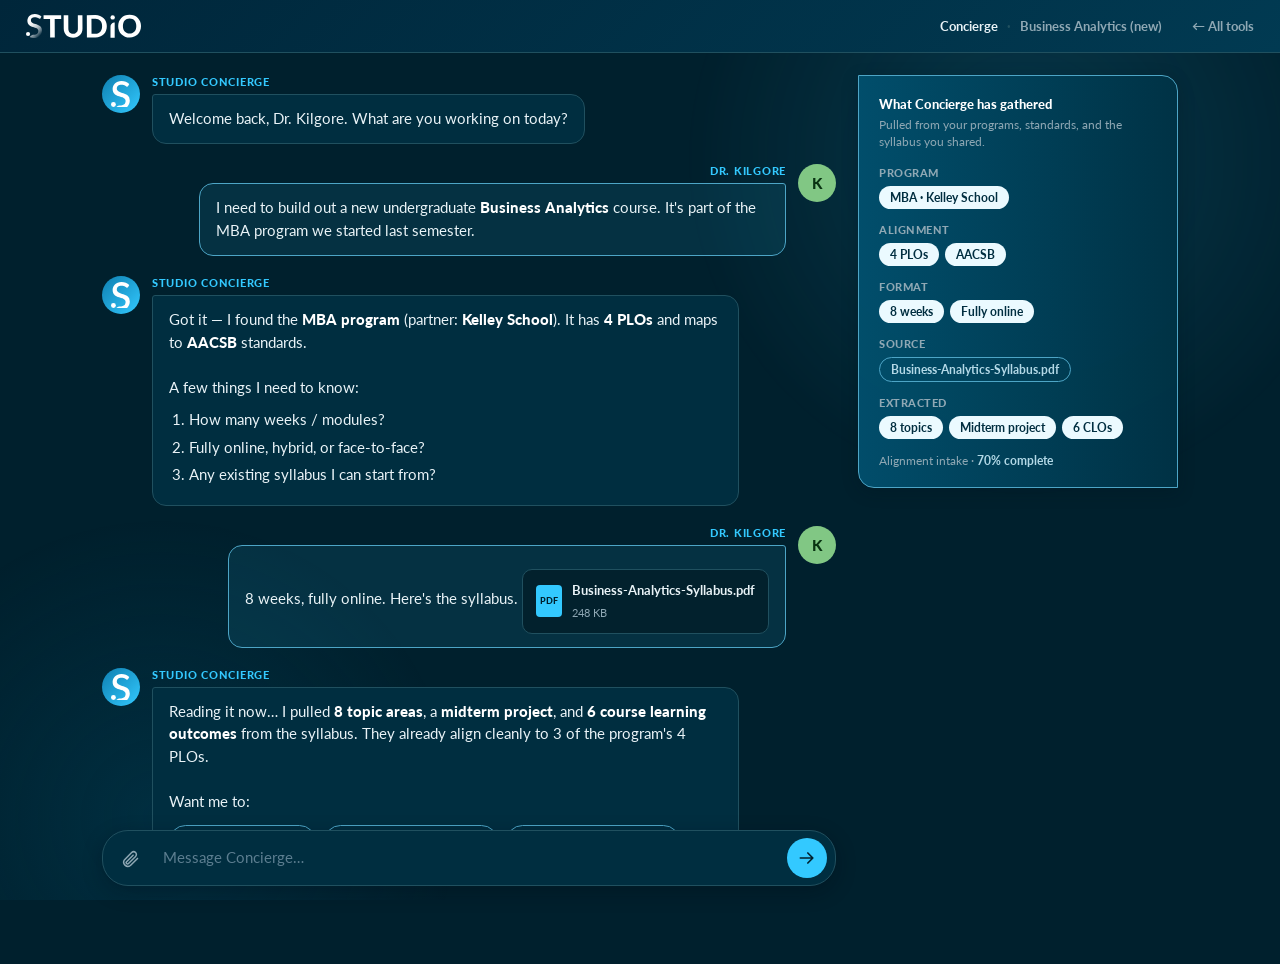
==== concierge.html @ 1d584e9b "iDesign Studio hub — login, tool selection, Concierge chat prototype Co-Authored-By: Claude Opus 4.8" ====
<!doctype html>
<html lang="en">
<head>
<meta charset="utf-8">
<meta name="viewport" content="width=device-width, initial-scale=1">
<title>Concierge · iDesign Studio</title>
<link rel="stylesheet" href="studio.css?v=2">
<style>
  .ctx{display:flex;align-items:center;gap:9px;color:var(--muted);font-size:13px;font-weight:700}
  .ctx .sep{color:var(--line)}
  .ctx b{color:var(--text)}

  .stage{max-width:1120px;margin:0 auto;padding:22px 22px 30px;display:grid;grid-template-columns:1fr 320px;gap:22px;align-items:start}
  .thread{display:flex;flex-direction:column;gap:20px}

  .msg{display:flex;gap:12px;align-items:flex-start}
  .msg.me{flex-direction:row-reverse}
  .av{width:38px;height:38px;border-radius:50%;flex:none;display:flex;align-items:center;justify-content:center}
  .av.agent{background:linear-gradient(135deg,#0E7FB0,#33C9FF)}
  .av.agent svg{width:auto;height:26px}
  .av.me{background:var(--green);color:#093312;font-weight:900;font-size:15px}

  .bwrap{max-width:80%;display:flex;flex-direction:column}
  .msg.me .bwrap{align-items:flex-end}
  .who{font-size:10.5px;font-weight:900;letter-spacing:.07em;text-transform:uppercase;color:var(--primary);margin:1px 0 6px}
  .bubble{padding:13px 16px;font-size:14.5px;line-height:1.55;border-radius:14px}
  .bubble.agent{background:var(--surf);border:1px solid var(--line);border-top-left-radius:3px;color:var(--text)}
  .bubble.me{background:rgba(51,201,255,.10);border:1px solid var(--ocean70);border-top-right-radius:3px;color:var(--text)}
  .bubble b{color:#fff;font-weight:900}
  .bubble ol{margin:10px 0 2px;padding-left:20px}
  .bubble ol li{margin:5px 0}

  .attach{display:inline-flex;align-items:center;gap:10px;margin-top:10px;background:rgba(0,20,29,.55);border:1px solid var(--line);border-radius:10px;padding:9px 13px}
  .attach .fico{width:26px;height:32px;border-radius:4px;background:var(--primary);color:#00202D;display:flex;align-items:center;justify-content:center;font-size:8.5px;font-weight:900;flex:none}
  .attach .fn{font-size:12.5px;font-weight:700;color:var(--text)}
  .attach .fs{font-size:11px;color:var(--muted)}

  .qr{display:flex;flex-wrap:wrap;gap:8px;margin-top:12px}
  .qrchip{border:1.5px solid var(--ocean70);background:transparent;color:var(--primary);border-radius:24px;padding:8px 15px;font-size:12.5px;font-weight:700;cursor:pointer;font-family:inherit;transition:background .12s}
  .qrchip:hover{background:rgba(51,201,255,.10)}

  .typing{display:flex;gap:4px;padding:4px 2px}
  .typing span{width:7px;height:7px;border-radius:50%;background:var(--muted);animation:tb 1s infinite ease-in-out}
  .typing span:nth-child(2){animation-delay:.15s}.typing span:nth-child(3){animation-delay:.3s}
  @keyframes tb{0%,60%,100%{opacity:.35;transform:translateY(0)}30%{opacity:1;transform:translateY(-3px)}}

  .composer{position:sticky;bottom:14px;margin-top:6px;display:flex;align-items:center;gap:10px;background:var(--surf);border:1px solid var(--line);border-radius:26px;padding:7px 8px 7px 8px;box-shadow:0 6px 20px rgba(0,10,20,.3)}
  .composer .iconbtn{width:38px;height:38px;border-radius:50%;border:none;background:transparent;color:var(--muted);cursor:pointer;display:flex;align-items:center;justify-content:center;flex:none}
  .composer .iconbtn:hover{color:var(--text);background:rgba(137,242,247,.08)}
  .composer input{flex:1;border:none;background:transparent;color:var(--text);font-size:14.5px;font-family:inherit;outline:none;padding:6px 4px}
  .composer input::placeholder{color:#5C7E90}
  .composer .send{width:40px;height:40px;border-radius:50%;background:var(--primary);color:#00202D;border:none;cursor:pointer;display:flex;align-items:center;justify-content:center;flex:none}
  .composer .send:hover{background:var(--primary90)}

  /* right rail */
  .rail{position:sticky;top:22px;padding:20px}
  .rail h3{font-size:13px;font-weight:900;color:#fff;display:flex;align-items:center;gap:8px;margin-bottom:4px}
  .rail .subttl{font-size:12px;color:var(--muted);margin-bottom:16px;line-height:1.45}
  .rgroup{margin-bottom:15px}
  .rgroup .glabel{font-size:10.5px;font-weight:900;text-transform:uppercase;letter-spacing:.05em;color:var(--muted);margin-bottom:7px}
  .rchips{display:flex;flex-wrap:wrap;gap:6px}
  .rchip{font-size:12px;font-weight:700;background:var(--cer10);color:#002E40;border-radius:20px;padding:4px 11px}
  .rchip.ghost{background:transparent;border:1px solid var(--ocean70);color:var(--sub)}
  .rail .prog{margin-top:6px;font-size:11.5px;color:var(--muted)}

  @media(max-width:860px){.stage{grid-template-columns:1fr}.rail{position:static}.bwrap{max-width:88%}}
</style>
</head>
<body>
<div class="bg-glow"></div>

<header class="topbar">
  <a class="brand" href="hub.html">
    <img class="studio-logo" src="Studio-logo-white.svg" alt="iDesign Studio">
    
  </a>
  <span class="spacer"></span>
  <span class="ctx"><b>Concierge</b><span class="sep">·</span>Business Analytics (new)</span>
  <span class="linklike" style="margin-left:14px" onclick="location.href='hub.html'">← All tools</span>
</header>

<div class="stage">
  <!-- chat column -->
  <div class="chatcol">
    <div class="thread">

      <div class="msg">
        <div class="av agent">__MARK__</div>
        <div class="bwrap"><div class="who">Studio Concierge</div>
          <div class="bubble agent">Welcome back, Dr. Kilgore. What are you working on today?</div>
        </div>
      </div>

      <div class="msg me">
        <div class="av me">K</div>
        <div class="bwrap"><div class="who" style="color:var(--primary)">Dr. Kilgore</div>
          <div class="bubble me">I need to build out a new undergraduate <b>Business Analytics</b> course. It's part of the MBA program we started last semester.</div>
        </div>
      </div>

      <div class="msg">
        <div class="av agent">__MARK__</div>
        <div class="bwrap"><div class="who">Studio Concierge</div>
          <div class="bubble agent">Got it — I found the <b>MBA program</b> (partner: <b>Kelley School</b>). It has <b>4 PLOs</b> and maps to <b>AACSB</b> standards.<br><br>A few things I need to know:
            <ol>
              <li>How many weeks / modules?</li>
              <li>Fully online, hybrid, or face-to-face?</li>
              <li>Any existing syllabus I can start from?</li>
            </ol>
          </div>
        </div>
      </div>

      <div class="msg me">
        <div class="av me">K</div>
        <div class="bwrap"><div class="who" style="color:var(--primary)">Dr. Kilgore</div>
          <div class="bubble me">8 weeks, fully online. Here's the syllabus.
            <div class="attach"><span class="fico">PDF</span><span><span class="fn">Business-Analytics-Syllabus.pdf</span><br><span class="fs">248 KB</span></span></div>
          </div>
        </div>
      </div>

      <div class="msg">
        <div class="av agent">__MARK__</div>
        <div class="bwrap"><div class="who">Studio Concierge</div>
          <div class="bubble agent">Reading it now… I pulled <b>8 topic areas</b>, a <b>midterm project</b>, and <b>6 course learning outcomes</b> from the syllabus. They already align cleanly to 3 of the program's 4 PLOs.<br><br>Want me to:
            <div class="qr">
              <button class="qrchip" onclick="pick(this)">Map topics → CLOs</button>
              <button class="qrchip" onclick="pick(this)">Draft the 8-week outline</button>
              <button class="qrchip" onclick="pick(this)">Check AACSB alignment</button>
            </div>
          </div>
        </div>
      </div>

    </div><!-- /thread -->

    <div class="composer">
      <button class="iconbtn" title="Attach"><svg viewBox="0 0 24 24" width="20" height="20" fill="none" stroke="currentColor" stroke-width="1.8" stroke-linecap="round" stroke-linejoin="round"><path d="M21 12.5l-8.5 8.5a5 5 0 0 1-7-7l8.5-8.5a3.3 3.3 0 0 1 4.7 4.7l-8.5 8.5a1.6 1.6 0 0 1-2.3-2.3l7.8-7.8"/></svg></button>
      <input type="text" placeholder="Message Concierge…" aria-label="Message Concierge">
      <button class="send" title="Send"><svg viewBox="0 0 24 24" width="20" height="20" fill="none" stroke="currentColor" stroke-width="2" stroke-linecap="round" stroke-linejoin="round"><path d="M4 12h15M13 6l6 6-6 6"/></svg></button>
    </div>
  </div>

  <!-- right rail -->
  <aside class="card rail">
    <h3>What Concierge has gathered</h3>
    <div class="subttl">Pulled from your programs, standards, and the syllabus you shared.</div>

    <div class="rgroup"><div class="glabel">Program</div><div class="rchips"><span class="rchip">MBA · Kelley School</span></div></div>
    <div class="rgroup"><div class="glabel">Alignment</div><div class="rchips"><span class="rchip">4 PLOs</span><span class="rchip">AACSB</span></div></div>
    <div class="rgroup"><div class="glabel">Format</div><div class="rchips"><span class="rchip">8 weeks</span><span class="rchip">Fully online</span></div></div>
    <div class="rgroup"><div class="glabel">Source</div><div class="rchips"><span class="rchip ghost">Business-Analytics-Syllabus.pdf</span></div></div>
    <div class="rgroup"><div class="glabel">Extracted</div><div class="rchips"><span class="rchip">8 topics</span><span class="rchip">Midterm project</span><span class="rchip">6 CLOs</span></div></div>

    <div class="prog">Alignment intake · <b style="color:var(--sub)">70% complete</b></div>
  </aside>
</div>

<script>
  var MARK='<svg viewBox="0 0 122 158" aria-hidden="true"><path fill="#fff" d="M110.96,100.39c-2.26-4.83-5.23-8.91-8.93-12.26-3.7-3.34-7.92-6.11-12.66-8.29-4.75-2.18-9.59-4.12-14.53-5.83s-9.79-3.33-14.53-4.84c-4.75-1.52-8.97-3.29-12.66-5.31-3.7-2.02-6.67-4.45-8.93-7.29s-3.38-6.4-3.38-10.68c0-3.35.6-6.44,1.81-9.28,1.21-2.84,3.02-5.31,5.43-7.41,2.41-2.1,5.39-3.73,8.93-4.9s7.65-1.75,12.31-1.75c5.06,0,9.41.64,13.07,1.92s6.83,2.68,9.51,4.2c2.68,1.51,4.94,2.9,6.77,4.14s3.48,1.87,4.96,1.87c1.4,0,2.57-.33,3.5-.99s1.83-1.7,2.68-3.1l6.65-13.07c-5.83-5.6-12.78-9.92-20.83-12.96C82.08,1.53,73.23,0,63.58,0c-8.56,0-16.19,1.33-22.87,3.97-6.69,2.65-12.31,6.17-16.87,10.56-4.55,4.4-8.01,9.44-10.39,15.12-2.37,5.68-3.56,11.55-3.56,17.62,0,7.63,1.13,13.99,3.39,19.08,2.26,5.1,5.23,9.37,8.93,12.843.69,3.46,7.92,6.26,12.66,8.41,4.74,2.14,9.57,4.01,14.47,5.6,4.9,1.6,9.73,3.1,14.47,4.494.74,1.4,8.97,3.12,12.66,5.14s6.67,4.53,8.93,7.53,3.38,6.87,3.38,11.61c0,8.48-2.7,15.14-8.11,19.96-5.2,4.64-12.11,6.59-18.93,7.09-7.68.56-16.01-.11-22.87,4.07-2.21,1.35-4.12,3.13-5.87,5.04-1.79,1.94-3.9,4.22-4.79,6.75-.11.32-.2.66-.1.98.15.44.64.66,1.07.83,8.87,3.38,18.36,5.13,27.85,5.13s17.22-1.4,24.34-4.2c7.12-2.8,13.11-6.63,17.97-11.49s8.58-10.56,11.15-17.1c2.57-6.54,3.85-13.54,3.85-21.010-6.92-1.13-12.8-3.39-17.62h0Z"/><circle cx="14.77" cy="142.95" r="14.77" fill="#fff"/></svg>';
  var thread=document.querySelector('.thread');
  var input=document.querySelector('.composer input');

  // hydrate the static agent avatars
  document.querySelectorAll('.av.agent').forEach(function(node){ node.innerHTML=MARK; });
  // wire the static quick-reply chips
  document.querySelectorAll('.qrchip').forEach(function(b){ b.onclick=function(){ qrSend(b); }; });

  function mk(tag,cls,html){ var e=document.createElement(tag); if(cls)e.className=cls; if(html!=null)e.innerHTML=html; return e; }
  function scrollDown(){ window.scrollTo({top:document.body.scrollHeight,behavior:'smooth'}); }

  function appendUser(text){
    var msg=mk('div','msg me');
    var av=mk('div','av me'); av.textContent='K'; msg.appendChild(av);
    var w=mk('div','bwrap');
    w.appendChild(mk('div','who','Dr. Kilgore'));
    var b=mk('div','bubble me'); b.textContent=text; w.appendChild(b);
    msg.appendChild(w); thread.appendChild(msg); scrollDown();
  }
  function appendAgent(resp){
    var msg=mk('div','msg');
    var av=mk('div','av agent',MARK); msg.appendChild(av);
    var w=mk('div','bwrap');
    w.appendChild(mk('div','who','Studio Concierge'));
    var b=mk('div','bubble agent',resp.html);
    if(resp.chips && resp.chips.length){
      var qr=mk('div','qr');
      resp.chips.forEach(function(c){ var btn=mk('button','qrchip',null); btn.type='button'; btn.textContent=c; btn.onclick=function(){ qrSend(btn); }; qr.appendChild(btn); });
      b.appendChild(qr);
    }
    w.appendChild(b); msg.appendChild(w); thread.appendChild(msg); scrollDown();
  }
  function showTyping(){
    var msg=mk('div','msg'); msg.setAttribute('data-typing','1');
    var av=mk('div','av agent',MARK); msg.appendChild(av);
    var w=mk('div','bwrap');
    w.appendChild(mk('div','who','Studio Concierge'));
    w.appendChild(mk('div','bubble agent','<div class="typing"><span></span><span></span><span></span></div>'));
    msg.appendChild(w); thread.appendChild(msg); scrollDown();
    return msg;
  }

  function responseFor(text){
    var t=text.toLowerCase();
    if(t.indexOf('map')>-1 && t.indexOf('clo')>-1) return {html:'Done — I mapped all <b>8 topics</b> to the <b>6 CLOs</b>. Topics 3 and 7 both reinforce CLO&nbsp;4 (data storytelling), and two topics don’t hit a CLO yet.<br><br>Want me to propose outcomes for the two gaps, or fold them into existing modules?', chips:['Propose outcomes','Fold into modules']};
    if(t.indexOf('outline')>-1 || t.indexOf('draft')>-1) return {html:'Here’s a first pass: <b>8 modules</b>, one topic each, with the <b>midterm project in Week&nbsp;5</b>. Every module has a reading, a lecture video, and one interactive.<br><br>Want me to hand the videos to <b>Script</b>, or build the activities in <b>Interactives</b>?', chips:['Open in Script','Open in Interactives']};
    if(t.indexOf('aacsb')>-1 || t.indexOf('align')>-1) return {html:'All <b>6 CLOs</b> map to AACSB standards — Analytical Thinking, Information Technology, and Communication are well covered. <b>Standard&nbsp;5 (Data&nbsp;Analytics)</b> is only lightly touched in Week&nbsp;2.<br><br>Want me to strengthen Week&nbsp;2, or flag it for the program lead?', chips:['Strengthen Week 2','Flag for lead']};
    if(t.indexOf('script')>-1) return {html:'Opening <b>Script</b> with the 8-module outline pre-loaded — each lecture gets a script stub tied to its CLO. This is where Concierge hands off to the Script tool.', chips:[]};
    if(t.indexOf('interactive')>-1) return {html:'Opening <b>Interactives</b> — I’ll suggest an activity per module: drag-and-drop for the data-cleaning topic, a branching scenario for the ethics case, flashcards for key terms.', chips:[]};
    if(t.indexOf('outcome')>-1) return {html:'Drafted two new outcomes for the gap topics and slotted them under PLO&nbsp;4. You can refine the wording anytime.', chips:['Draft the 8-week outline']};
    return {html:'Got it — noted, and I’ll factor that into the build. Want me to draft the <b>8-week outline</b> next, or keep gathering?', chips:['Draft the 8-week outline','Keep gathering']};
  }

  function send(text){
    text=(text||'').trim(); if(!text) return;
    appendUser(text);
    var typing=showTyping();
    setTimeout(function(){ typing.remove(); appendAgent(responseFor(text)); }, 950);
  }
  function qrSend(btn){ var row=btn.parentNode; if(row) row.remove(); send(btn.textContent); }
  function pick(btn){ qrSend(btn); }   // back-compat for any inline handlers

  document.querySelector('.composer .send').onclick=function(){ send(input.value); input.value=''; };
  input.addEventListener('keydown',function(e){ if(e.key==='Enter'){ e.preventDefault(); send(input.value); input.value=''; } });
</script>
</body>
</html>
---- studio.css ----
/* ============================================================
   iDesign Studio — shared design-system styles (dark-mode-first)
   Tokens + component signatures per the Studio design system.
   ============================================================ */
@import url('https://fonts.googleapis.com/css2?family=Lato:wght@400;700;900&display=swap');

:root{
  --bg:#00202D;--surf:#002E40;--surf2:#123E4E;--field:#00293A;--line:#20505F;
  --primary:#33C9FF;--primary2:#5CD4FF;--primary90:#47CEFF;
  --cer20:#D6F4FF;--cer10:#EBFAFF;--ocean70:#4DA5C6;
  --green:#81C784;--text:#E9F3F7;--muted:#8FA8B4;--sub:#B3D9E7;
  --grad:linear-gradient(90deg,rgba(1,80,110,.95) 0%,rgba(0,51,70,.95) 100%);
  --shadow:0 4px 16px rgba(0,18,26,.25);
  --radius-card:0 16px 0 16px;--radius-in:10px;
}
*{box-sizing:border-box}
html,body{height:100%}
body{margin:0;font-family:'Lato',-apple-system,BlinkMacSystemFont,"Segoe UI",Roboto,Arial,sans-serif;color:var(--text);background:var(--bg);-webkit-font-smoothing:antialiased}
a{color:var(--primary);text-decoration:none}
h1,h2,h3{margin:0}

/* ---- ambient background glow ---- */
.bg-glow{position:fixed;inset:0;z-index:-1;overflow:hidden;pointer-events:none}
.bg-glow::before{content:"";position:absolute;top:-25%;right:-10%;width:60vw;height:60vw;background:radial-gradient(circle,rgba(51,201,255,.14),transparent 62%);filter:blur(10px)}
.bg-glow::after{content:"";position:absolute;bottom:-30%;left:-15%;width:55vw;height:55vw;background:radial-gradient(circle,rgba(1,80,110,.30),transparent 60%)}

/* ---- brand wordmark ---- */
.brand{display:inline-flex;align-items:center;gap:11px}
.brand .mark{height:26px;width:auto;flex:none}
.brand.lg .mark{height:44px}
.brand .studio-logo{height:24px;width:auto;flex:none;display:block}
.brand.lg .studio-logo{height:46px}
.wm{font-size:19px;font-weight:400;color:var(--text);letter-spacing:.2px;white-space:nowrap}
.brand.lg .wm{font-size:30px}
.wm b{font-weight:900}
.wm .st{font-weight:700}
.wm .dv{color:var(--muted);margin:0 3px;font-weight:400}
.wm .sub{color:var(--sub);font-weight:700}

/* ---- top bar ---- */
.topbar{display:flex;align-items:center;gap:16px;padding:14px 26px;background:linear-gradient(135deg,#00263A,#013A52);border-bottom:1px solid var(--line)}
.topbar .spacer{flex:1}
.userchip{display:flex;align-items:center;gap:9px;font-size:13.5px;font-weight:700;color:var(--text)}
.userchip .av{width:30px;height:30px;border-radius:50%;background:var(--green);color:#093312;display:flex;align-items:center;justify-content:center;font-weight:900;font-size:13px}
.linklike{color:var(--muted);font-size:12.5px;font-weight:700;cursor:pointer}
.linklike:hover{color:var(--text)}

/* ---- buttons (pills) ---- */
.btn{display:inline-flex;align-items:center;justify-content:center;gap:8px;background:rgba(137,242,247,.08);color:var(--text);border:1px solid var(--line);border-radius:24px;padding:11px 22px;font-weight:700;font-size:14px;cursor:pointer;font-family:inherit;transition:background .12s,border-color .12s,transform .12s;text-decoration:none}
.btn:hover{background:rgba(137,242,247,.14)}
.btn.primary{background:var(--primary);color:#00202D;border-color:var(--primary)}
.btn.primary:hover{background:var(--primary90);border-color:var(--primary90)}
.btn.outline{background:transparent;color:var(--primary);border:1.5px solid var(--ocean70)}
.btn.outline:hover{background:rgba(137,242,247,.07)}
.btn.ghost{background:transparent;color:var(--primary);border:1.5px solid transparent}
.btn.ghost:hover{background:rgba(137,242,247,.08)}
.btn.sm{padding:8px 16px;font-size:12.5px}
.btn.block{width:100%}
.btn:disabled{opacity:.45;cursor:not-allowed}

/* ---- fields ---- */
.field{margin-bottom:16px}
.field .lbl{display:block;font-size:12px;font-weight:700;text-transform:uppercase;letter-spacing:.04em;color:var(--muted);margin-bottom:7px}
.input{width:100%;border:1px solid var(--line);border-radius:var(--radius-in);padding:12px 14px;font-size:14.5px;background:var(--field);color:var(--text);font-family:inherit;outline:none}
.input:focus{border-color:var(--primary)}
.input::placeholder{color:#5C7E90}

/* ---- card (asymmetric gradient) ---- */
.card{background:var(--grad);border:1px solid var(--ocean70);border-radius:var(--radius-card);box-shadow:var(--shadow)}

/* ---- pills / badges ---- */
.pill{display:inline-block;font-size:10px;font-weight:700;text-transform:uppercase;letter-spacing:.05em;border-radius:20px;padding:3px 10px}
.pill.live{background:var(--cer10);color:#002E40}
.pill.preview{background:#FFF7E8;color:#7D570A}
.pill.new{background:var(--cer20);color:#002E40}

/* ---- utility ---- */
.center-screen{min-height:100vh;display:flex;align-items:center;justify-content:center;padding:24px}
.wrap{max-width:1060px;margin:0 auto;padding:30px 24px 80px}
.muted{color:var(--muted)}
.sub-c{color:var(--sub)}
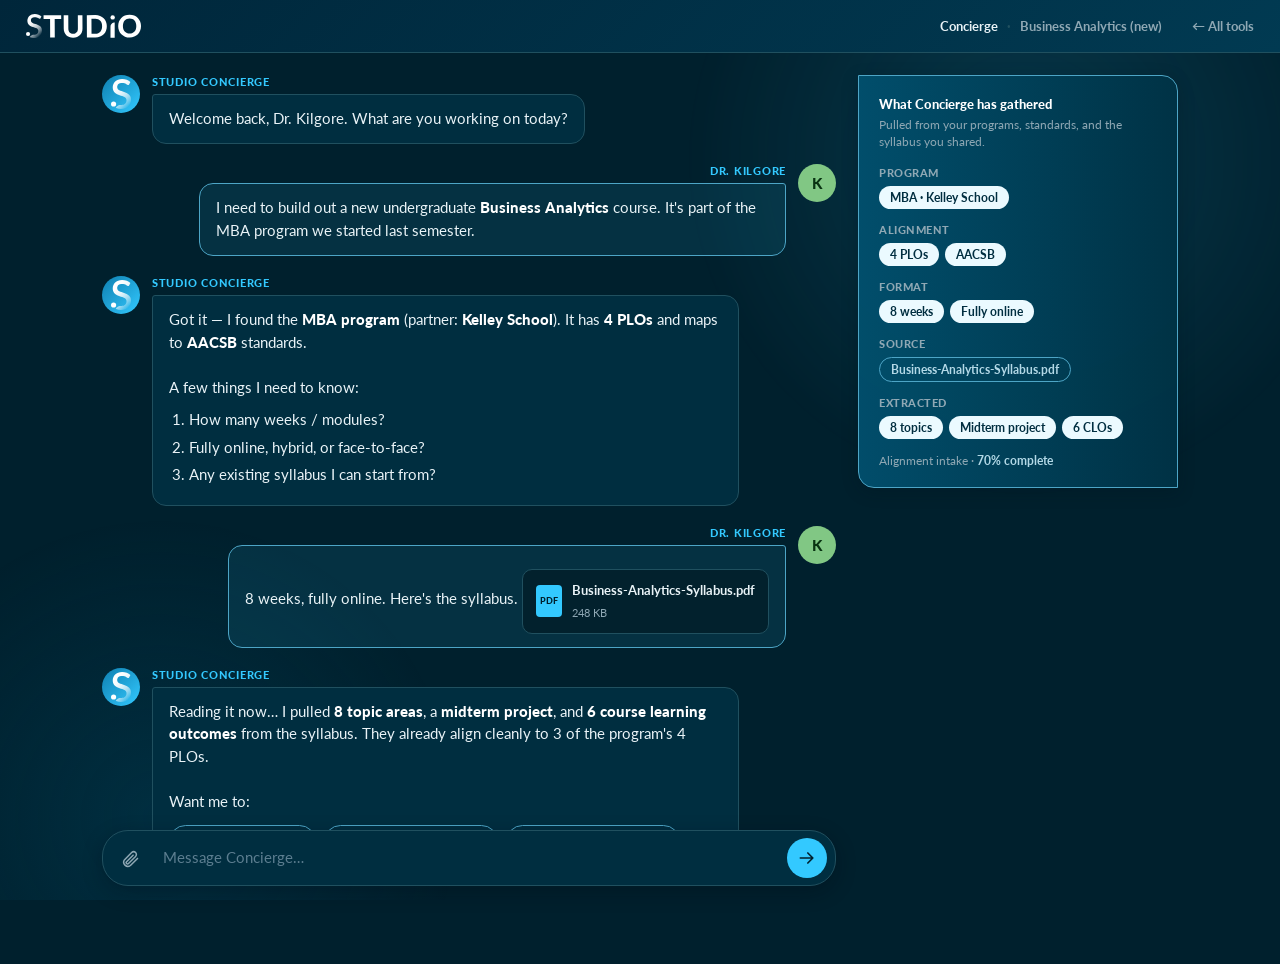
==== commit 8841a20b: "Use dedicated Studio S avatar for Concierge Co-Authored-By: Claude Opus 4.8 <noreply@anthropic.com>" ====
--- a/concierge.html
+++ b/concierge.html
@@ -17,7 +17,7 @@
   .msg.me{flex-direction:row-reverse}
   .av{width:38px;height:38px;border-radius:50%;flex:none;display:flex;align-items:center;justify-content:center}
   .av.agent{background:linear-gradient(135deg,#0E7FB0,#33C9FF)}
-  .av.agent svg{width:auto;height:26px}
+  .av.agent img{height:30px;width:auto;display:block}
   .av.me{background:var(--green);color:#093312;font-weight:900;font-size:15px}
 
   .bwrap{max-width:80%;display:flex;flex-direction:column}
@@ -158,7 +158,7 @@
 </div>
 
 <script>
-  var MARK='<svg viewBox="0 0 122 158" aria-hidden="true"><path fill="#fff" d="M110.96,100.39c-2.26-4.83-5.23-8.91-8.93-12.26-3.7-3.34-7.92-6.11-12.66-8.29-4.75-2.18-9.59-4.12-14.53-5.83s-9.79-3.33-14.53-4.84c-4.75-1.52-8.97-3.29-12.66-5.31-3.7-2.02-6.67-4.45-8.93-7.29s-3.38-6.4-3.38-10.68c0-3.35.6-6.44,1.81-9.28,1.21-2.84,3.02-5.31,5.43-7.41,2.41-2.1,5.39-3.73,8.93-4.9s7.65-1.75,12.31-1.75c5.06,0,9.41.64,13.07,1.92s6.83,2.68,9.51,4.2c2.68,1.51,4.94,2.9,6.77,4.14s3.48,1.87,4.96,1.87c1.4,0,2.57-.33,3.5-.99s1.83-1.7,2.68-3.1l6.65-13.07c-5.83-5.6-12.78-9.92-20.83-12.96C82.08,1.53,73.23,0,63.58,0c-8.56,0-16.19,1.33-22.87,3.97-6.69,2.65-12.31,6.17-16.87,10.56-4.55,4.4-8.01,9.44-10.39,15.12-2.37,5.68-3.56,11.55-3.56,17.62,0,7.63,1.13,13.99,3.39,19.08,2.26,5.1,5.23,9.37,8.93,12.843.69,3.46,7.92,6.26,12.66,8.41,4.74,2.14,9.57,4.01,14.47,5.6,4.9,1.6,9.73,3.1,14.47,4.494.74,1.4,8.97,3.12,12.66,5.14s6.67,4.53,8.93,7.53,3.38,6.87,3.38,11.61c0,8.48-2.7,15.14-8.11,19.96-5.2,4.64-12.11,6.59-18.93,7.09-7.68.56-16.01-.11-22.87,4.07-2.21,1.35-4.12,3.13-5.87,5.04-1.79,1.94-3.9,4.22-4.79,6.75-.11.32-.2.66-.1.98.15.44.64.66,1.07.83,8.87,3.38,18.36,5.13,27.85,5.13s17.22-1.4,24.34-4.2c7.12-2.8,13.11-6.63,17.97-11.49s8.58-10.56,11.15-17.1c2.57-6.54,3.85-13.54,3.85-21.010-6.92-1.13-12.8-3.39-17.62h0Z"/><circle cx="14.77" cy="142.95" r="14.77" fill="#fff"/></svg>';
+  var MARK='<img class="savatar" src="Studio-avatar.svg" alt="Concierge">';
   var thread=document.querySelector('.thread');
   var input=document.querySelector('.composer input');
 
